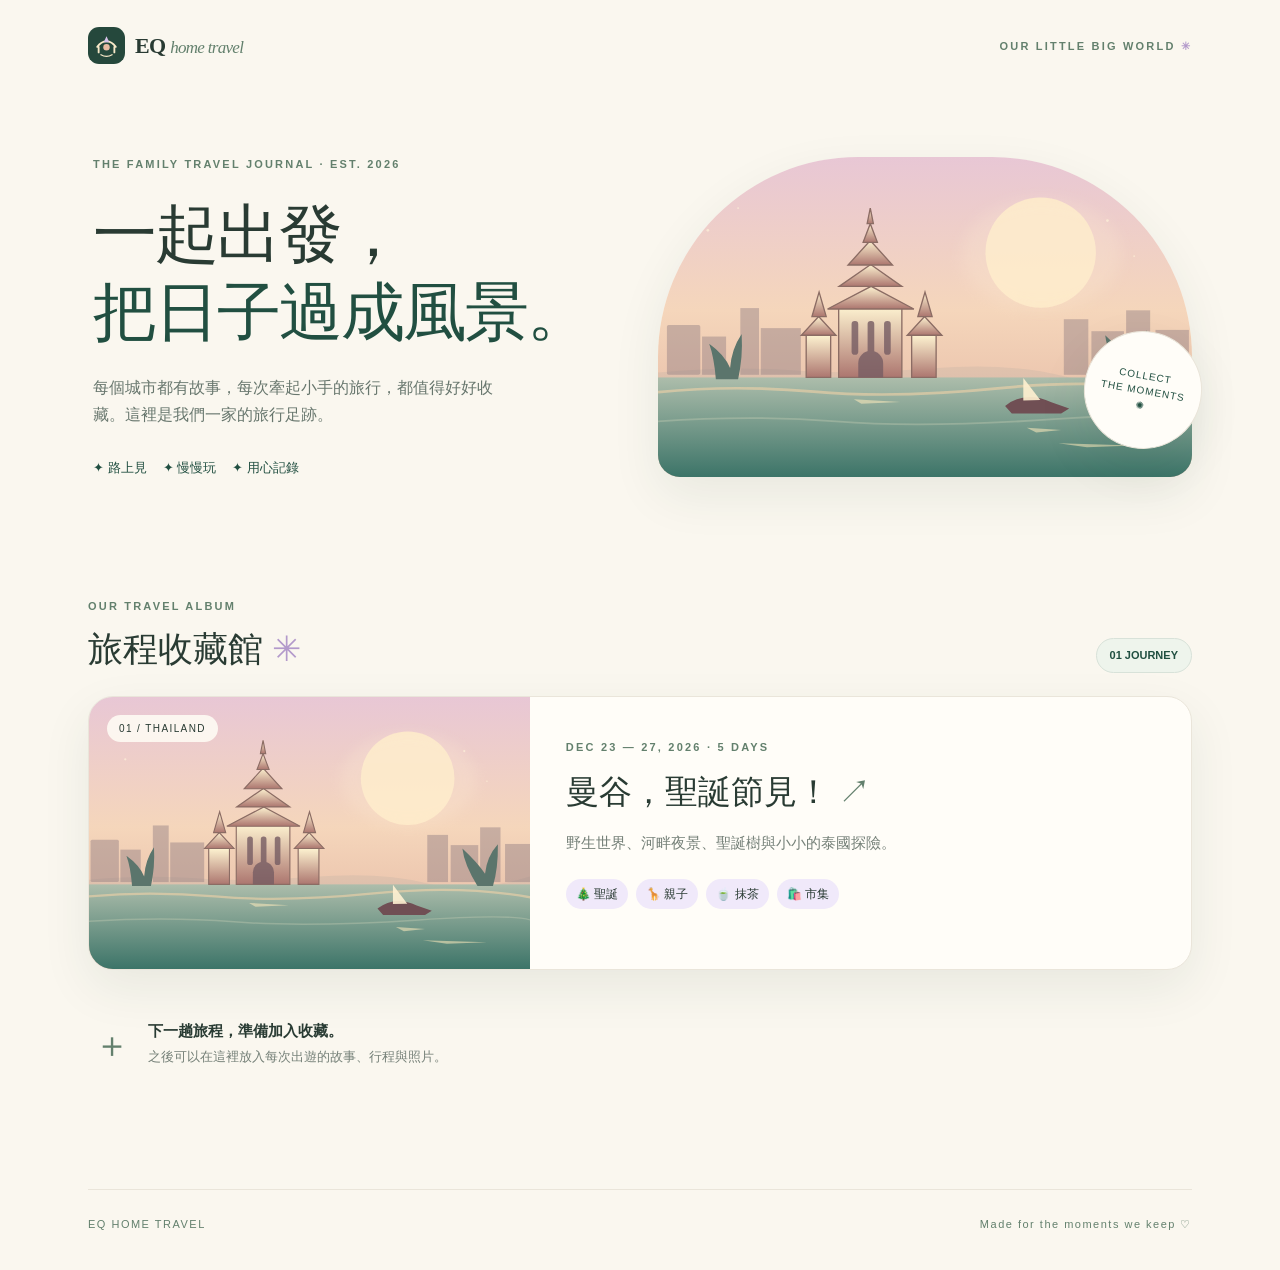
==== index.html @ d535d498 "feat: create EQ Home Travel website and Bangkok trip" ====
<!doctype html>
<html lang="zh-Hant"><head><meta charset="utf-8"><meta name="viewport" content="width=device-width,initial-scale=1,viewport-fit=cover"><meta name="theme-color" content="#f8f5ed"><meta name="description" content="EQ Home Travel — 我們一家的旅行日誌。收藏每一趟旅程的景點、美食、照片與心動時刻。"><title>EQ Home Travel · 家庭旅行收藏館</title><link rel="icon" href="assets/logo.svg" type="image/svg+xml"><link rel="stylesheet" href="assets/style.css"></head>
<body class="home-page"><div class="site-shell">
<header class="topbar"><a class="brand" href="./" aria-label="EQ Home Travel 首頁"><img src="assets/logo.svg" alt="" width="37" height="37"><span>EQ <b>home travel</b></span></a><span class="top-meta">OUR LITTLE BIG WORLD <span class="flower">✳</span></span></header>
<main><section class="home-hero"><div class="home-hero-copy"><div class="eyebrow">THE FAMILY TRAVEL JOURNAL · EST. 2026</div><h1>一起出發，<br><em>把日子過成風景。</em></h1><p>每個城市都有故事，每次牽起小手的旅行，都值得好好收藏。這裡是我們一家的旅行足跡。</p><div class="hero-small"><span>✦ 路上見</span><span>✦ 慢慢玩</span><span>✦ 用心記錄</span></div></div><div class="home-hero-art"><img src="assets/bangkok-scene.svg" alt="曼谷河畔夕陽與寺廟的插畫"><div class="art-stamp">COLLECT<br>THE MOMENTS<br>✺</div></div></section>
<section class="archive"><div class="section-head"><div><div class="eyebrow">OUR TRAVEL ALBUM</div><h2>旅程收藏館 <span class="accent-star">✳</span></h2></div><span class="count-pill">01 JOURNEY</span></div><a class="trip-tile" href="trips/bangkok-2026.html"><div class="trip-tile-art"><img src="assets/bangkok-scene.svg" alt="曼谷河畔插畫"><span class="trip-number">01 / THAILAND</span></div><div class="trip-tile-copy"><span class="subtle-caps">DEC 23 — 27, 2026 · 5 DAYS</span><h3>曼谷，聖誕節見！ <span>↗</span></h3><p>野生世界、河畔夜景、聖誕樹與小小的泰國探險。</p><div class="mini-tags"><span>🎄 聖誕</span><span>🦒 親子</span><span>🍵 抹茶</span><span>🛍️ 市集</span></div></div></a><div class="future-note"><span class="future-icon">＋</span><div><strong>下一趟旅程，準備加入收藏。</strong><p>之後可以在這裡放入每次出遊的故事、行程與照片。</p></div></div></section></main>
<footer class="footer"><span>EQ HOME TRAVEL</span><span>Made for the moments we keep ♡</span></footer></div></body></html>
---- assets/style.css ----
:root{--cream:#faf7ef;--paper:#fffdf8;--forest:#214f41;--sage:#63806d;--lilac:#d6c9e9;--lav:#f0e9fa;--ink:#293b33;--muted:#758078;--gold:#d4aa68;--border:#eae5da;--shadow:0 18px 50px rgba(30,63,49,.08)}*{box-sizing:border-box}html{scroll-behavior:smooth}body{margin:0;background:var(--cream);color:var(--ink);font:15px/1.7 -apple-system,BlinkMacSystemFont,'Noto Sans TC','PingFang TC','Microsoft JhengHei',sans-serif}a{color:inherit;text-decoration:none}button,input,textarea{font:inherit}button{cursor:pointer}button:focus-visible,a:focus-visible,input:focus-visible,textarea:focus-visible{outline:3px solid #b4a2d1;outline-offset:3px}.site-shell{max-width:1160px;margin:auto;padding:0 28px}.topbar{height:92px;display:flex;justify-content:space-between;align-items:center}.brand{display:inline-flex;align-items:center;gap:10px;font-size:22px;font-family:Georgia,serif;font-weight:700;letter-spacing:-.7px}.brand b{font-size:17px;font-weight:500;font-style:italic;color:var(--sage)}.top-meta,.subtle-caps,.eyebrow{font-size:11px;font-weight:750;letter-spacing:2.2px;color:var(--sage)}.flower,.accent-star{color:#b39acb}.home-hero{display:grid;grid-template-columns:1fr 1fr;min-height:450px;gap:35px;align-items:center}.home-hero-copy{padding:40px 5px}.home-hero h1{font:normal clamp(39px,5vw,67px)/1.22 Georgia,'Noto Serif TC',serif;letter-spacing:-2px;margin:22px 0}.home-hero h1 em{font-style:normal;color:var(--forest)}.home-hero p{max-width:430px;color:#68776e;font-size:16px}.hero-small{display:flex;flex-wrap:wrap;gap:16px;margin-top:28px;font-size:13px;color:var(--forest)}.home-hero-art{position:relative}.home-hero-art img{width:100%;border-radius:200px 200px 22px 22px;display:block;box-shadow:var(--shadow)}.art-stamp{position:absolute;right:-10px;bottom:28px;background:var(--paper);border:1px solid var(--border);width:118px;height:118px;border-radius:50%;display:grid;place-content:center;text-align:center;color:var(--forest);font-size:10px;line-height:1.5;letter-spacing:1px;transform:rotate(10deg);box-shadow:var(--shadow)}.archive{padding:55px 0 90px}.section-head{display:flex;justify-content:space-between;align-items:end;margin-bottom:23px}.section-head h2{font:normal 35px Georgia,'Noto Serif TC',serif;margin:10px 0 0}.count-pill,.soft-pill{border:1px solid #d8e2d9;background:#eef4ec;color:var(--forest);font-size:11px;padding:7px 13px;border-radius:30px;font-weight:700}.trip-tile{display:grid;grid-template-columns:40% 1fr;border:1px solid var(--border);border-radius:25px;overflow:hidden;background:var(--paper);box-shadow:var(--shadow);transition:transform .2s}.trip-tile:hover{transform:translateY(-3px)}.trip-tile-art{position:relative;background:#e1e5d8;min-height:250px}.trip-tile-art img{width:100%;height:100%;object-fit:cover}.trip-number{position:absolute;top:18px;left:18px;padding:5px 12px;border-radius:18px;background:#fffdf5de;font-size:10px;letter-spacing:1.4px}.trip-tile-copy{padding:36px}.trip-tile-copy h3{font:normal 33px Georgia,'Noto Serif TC',serif;margin:12px 0}.trip-tile-copy h3 span{color:var(--sage)}.trip-tile-copy p{color:var(--muted)}.mini-tags{display:flex;gap:8px;flex-wrap:wrap;margin-top:23px}.mini-tags span{font-size:12px;padding:5px 10px;background:var(--lav);border-radius:20px}.future-note{display:flex;gap:18px;align-items:center;padding:24px 6px;margin-top:20px}.future-icon{font-size:36px;color:var(--sage)}.future-note p{margin:2px 0;color:var(--muted);font-size:13px}.footer{border-top:1px solid var(--border);display:flex;justify-content:space-between;gap:20px;padding:25px 0 36px;color:var(--sage);font-size:11px;letter-spacing:1.5px}.trip-hero{position:relative;overflow:hidden;border-radius:28px;background:linear-gradient(110deg,#e7eee1 0%,#f0e9f5 65%,#eee3d4);display:grid;grid-template-columns:52% 48%;min-height:392px}.trip-copy{padding:43px 42px;position:relative;z-index:1}.trip-copy h1{font:normal clamp(36px,4.6vw,63px)/1.2 Georgia,'Noto Serif TC',serif;margin:16px 0;color:#214b3e;letter-spacing:-1.6px}.trip-copy p{font-size:14px;max-width:400px}.trip-hero-art{position:relative;min-height:330px}.trip-hero-art img{position:absolute;height:100%;width:100%;object-fit:cover;object-position:center}.trip-hero-art:before{content:'';position:absolute;z-index:1;left:0;top:0;bottom:0;width:85px;background:linear-gradient(90deg,#e8eee3,transparent)}.trip-hero-stamp{display:inline-block;margin-top:20px;background:var(--paper);border:1px solid #fff;padding:8px 17px;border-radius:30px;font-size:12px;color:var(--forest)}.trip-navbar{display:flex;position:sticky;top:0;z-index:20;gap:8px;overflow-x:auto;background:#faf7efef;backdrop-filter:blur(14px);padding:14px 0;scrollbar-width:none}.trip-navbar a{white-space:nowrap;border-radius:22px;padding:9px 15px;font-weight:650;font-size:12px;background:#fff;border:1px solid var(--border)}.trip-navbar a:hover{background:var(--lav)}.section-block{padding:38px 0 5px;scroll-margin-top:70px}.section-kicker{font-size:11px;letter-spacing:2.5px;color:var(--sage);font-weight:800}.section-block h2{font:normal clamp(29px,3vw,38px)/1.3 Georgia,'Noto Serif TC',serif;margin:6px 0 16px}.section-desc{color:var(--muted);font-size:14px;margin:-3px 0 22px}.travel-facts{display:grid;grid-template-columns:repeat(3,1fr);gap:13px}.fact-card,.panel,.day-detail,.place-card,.todo-card{background:var(--paper);border:1px solid var(--border);border-radius:19px;box-shadow:0 8px 28px #35574309}.fact-card{padding:22px}.fact-icon{font-size:24px}.fact-label{display:block;font-size:11px;color:var(--muted);margin:7px 0 2px}.fact-card strong{font-size:16px;line-height:1.4;display:block}.fact-card small{display:block;color:var(--muted);font-size:12px;margin-top:6px}.day-tabs{display:grid;grid-template-columns:repeat(5,1fr);gap:9px;margin:23px 0 16px}.day-tab{text-align:left;background:white;border:1px solid var(--border);border-radius:15px;padding:13px 11px;color:var(--forest);transition:.2s}.day-tab.active{background:var(--forest);color:white;border-color:var(--forest);transform:translateY(-2px)}.day-tab strong{display:block;font-size:18px}.day-tab span{display:block;font-size:11px;opacity:.75}.day-detail{padding:25px;display:grid;grid-template-columns:245px 1fr;gap:26px}.day-poster{background:linear-gradient(145deg,#e5f0dd,#eee6f7);border-radius:17px;padding:22px;min-height:300px;display:flex;flex-direction:column;justify-content:space-between}.day-poster .giant{font-size:86px;line-height:1.2}.day-poster h3{font:normal 25px/1.35 Georgia,'Noto Serif TC',serif;margin:10px 0}.day-poster p{font-size:12px;color:#567265;margin:0}.day-header{display:flex;gap:10px;align-items:center;flex-wrap:wrap;margin-bottom:15px}.day-header span{font-size:12px}.timeline{position:relative;padding-left:18px;border-left:1px solid #d7e0d6}.event{position:relative;padding:0 0 17px 15px}.event:last-child{padding-bottom:0}.event:before{content:'';position:absolute;left:-23px;top:7px;width:9px;height:9px;border-radius:50%;background:var(--sage);border:3px solid var(--paper)}.event-time{font-size:11px;color:var(--sage);font-weight:800;letter-spacing:.4px}.event-title{font-weight:800;font-size:14px}.event-desc{font-size:12px;color:var(--muted);line-height:1.55;margin:2px 0 7px}.event-actions{display:flex;gap:6px;flex-wrap:wrap}.mini-link{color:var(--forest);font-size:11px;font-weight:700;border:1px solid #dbe5dc;border-radius:20px;padding:3px 9px;background:#f5faf4}.optional{font-size:10px;color:#8a6da6;background:var(--lav);padding:2px 7px;border-radius:12px;margin-left:5px}.filter-list{display:flex;gap:8px;overflow-x:auto;scrollbar-width:none;margin-bottom:17px}.filter-btn{white-space:nowrap;border:1px solid var(--border);background:#fff;color:var(--ink);padding:8px 15px;border-radius:30px;font-size:12px}.filter-btn.active{background:var(--forest);border-color:var(--forest);color:white}.places-grid{display:grid;grid-template-columns:repeat(3,1fr);gap:13px}.place-card{padding:17px;display:flex;flex-direction:column;gap:7px}.place-card .place-emoji{font-size:26px}.place-card .place-tag{font-size:10px;color:#688272;text-transform:uppercase;letter-spacing:1px}.place-card h3{margin:0;font-size:15px;line-height:1.5}.place-card p{margin:0;color:var(--muted);font-size:12px;flex:1}.place-card .place-links{display:flex;gap:9px;margin-top:9px;flex-wrap:wrap}.place-links a{font-size:12px;font-weight:750;color:var(--forest)}.todo-grid{display:grid;grid-template-columns:1fr 1fr;gap:12px}.todo-card{padding:14px 17px;display:flex;gap:12px;align-items:start;cursor:pointer}.todo-card input{accent-color:var(--forest);height:19px;width:19px;flex-shrink:0;margin-top:3px}.todo-card strong{font-size:13px;display:block}.todo-card small{font-size:11px;color:var(--muted);display:block}.todo-card.done{opacity:.6}.todo-card.done strong{text-decoration:line-through}.progress-track{background:#e5e8de;height:7px;border-radius:8px;overflow:hidden;margin-bottom:16px}.progress-fill{background:var(--forest);height:100%;width:0;transition:width .3s}.notes-panel{display:grid;grid-template-columns:1fr 1fr;gap:16px}.panel{padding:24px}.panel h3{margin:0 0 7px;font-size:17px}.panel p{color:var(--muted);font-size:13px}.notes-area{width:100%;min-height:145px;border:1px solid var(--border);border-radius:12px;padding:12px;resize:vertical;background:#fff;font-size:13px;color:var(--ink)}.action-button{background:var(--forest);border:0;border-radius:30px;color:white;padding:10px 18px;font-weight:750;font-size:12px}.action-button.secondary{background:var(--lav);color:var(--forest)}.action-row{display:flex;gap:9px;flex-wrap:wrap;margin-top:12px}.notice{background:#f4efe6;border:1px solid #e7dcd0;border-radius:13px;padding:14px;color:#746756;font-size:12px;margin:15px 0 0}.back-top{display:inline-block;margin-top:35px;color:var(--sage);font-size:13px}.visually-hidden{position:absolute!important;width:1px;height:1px;overflow:hidden;clip:rect(0,0,0,0)}@media(max-width:780px){.site-shell{padding:0 17px}.topbar{height:72px}.top-meta{font-size:9px}.home-hero{grid-template-columns:1fr;gap:5px}.home-hero-copy{padding:24px 0 5px}.home-hero-art img{max-height:380px;object-fit:cover}.home-hero h1{font-size:44px}.archive{padding:37px 0 60px}.trip-tile{grid-template-columns:1fr}.trip-tile-art{height:250px}.trip-tile-copy{padding:25px}.trip-hero{grid-template-columns:1fr}.trip-copy{padding:32px 25px}.trip-copy h1{font-size:44px}.trip-hero-art{min-height:215px}.trip-hero-art:before{background:none}.trip-hero-art img{object-position:center 48%}.travel-facts{grid-template-columns:1fr 1fr}.travel-facts>.fact-card:last-child{grid-column:1/-1}.day-detail{grid-template-columns:1fr}.day-poster{min-height:145px;display:grid;grid-template-columns:1fr 1fr;gap:9px}.day-poster .giant{font-size:65px;grid-row:span 2;align-self:center;justify-self:center}.day-tabs{gap:5px}.day-tab{padding:9px 5px;text-align:center}.day-tab strong{font-size:14px}.day-tab span{font-size:10px}.places-grid{grid-template-columns:1fr 1fr}.notes-panel{grid-template-columns:1fr}.section-block{padding:28px 0 0}}@media(max-width:520px){.brand{font-size:18px}.brand b{font-size:15px}.top-meta{display:none}.home-hero h1{font-size:38px}.trip-hero{border-radius:18px}.trip-copy h1{font-size:38px}.trip-copy p{font-size:13px}.trip-hero-art{min-height:180px}.travel-facts{grid-template-columns:1fr}.travel-facts>.fact-card:last-child{grid-column:auto}.fact-card{padding:16px}.day-detail{padding:14px;gap:16px}.day-poster{padding:14px}.day-poster h3{font-size:20px}.places-grid{grid-template-columns:1fr}.todo-grid{grid-template-columns:1fr}.section-head h2{font-size:29px}.footer{font-size:10px;letter-spacing:0}.day-tab span{font-size:9px}}
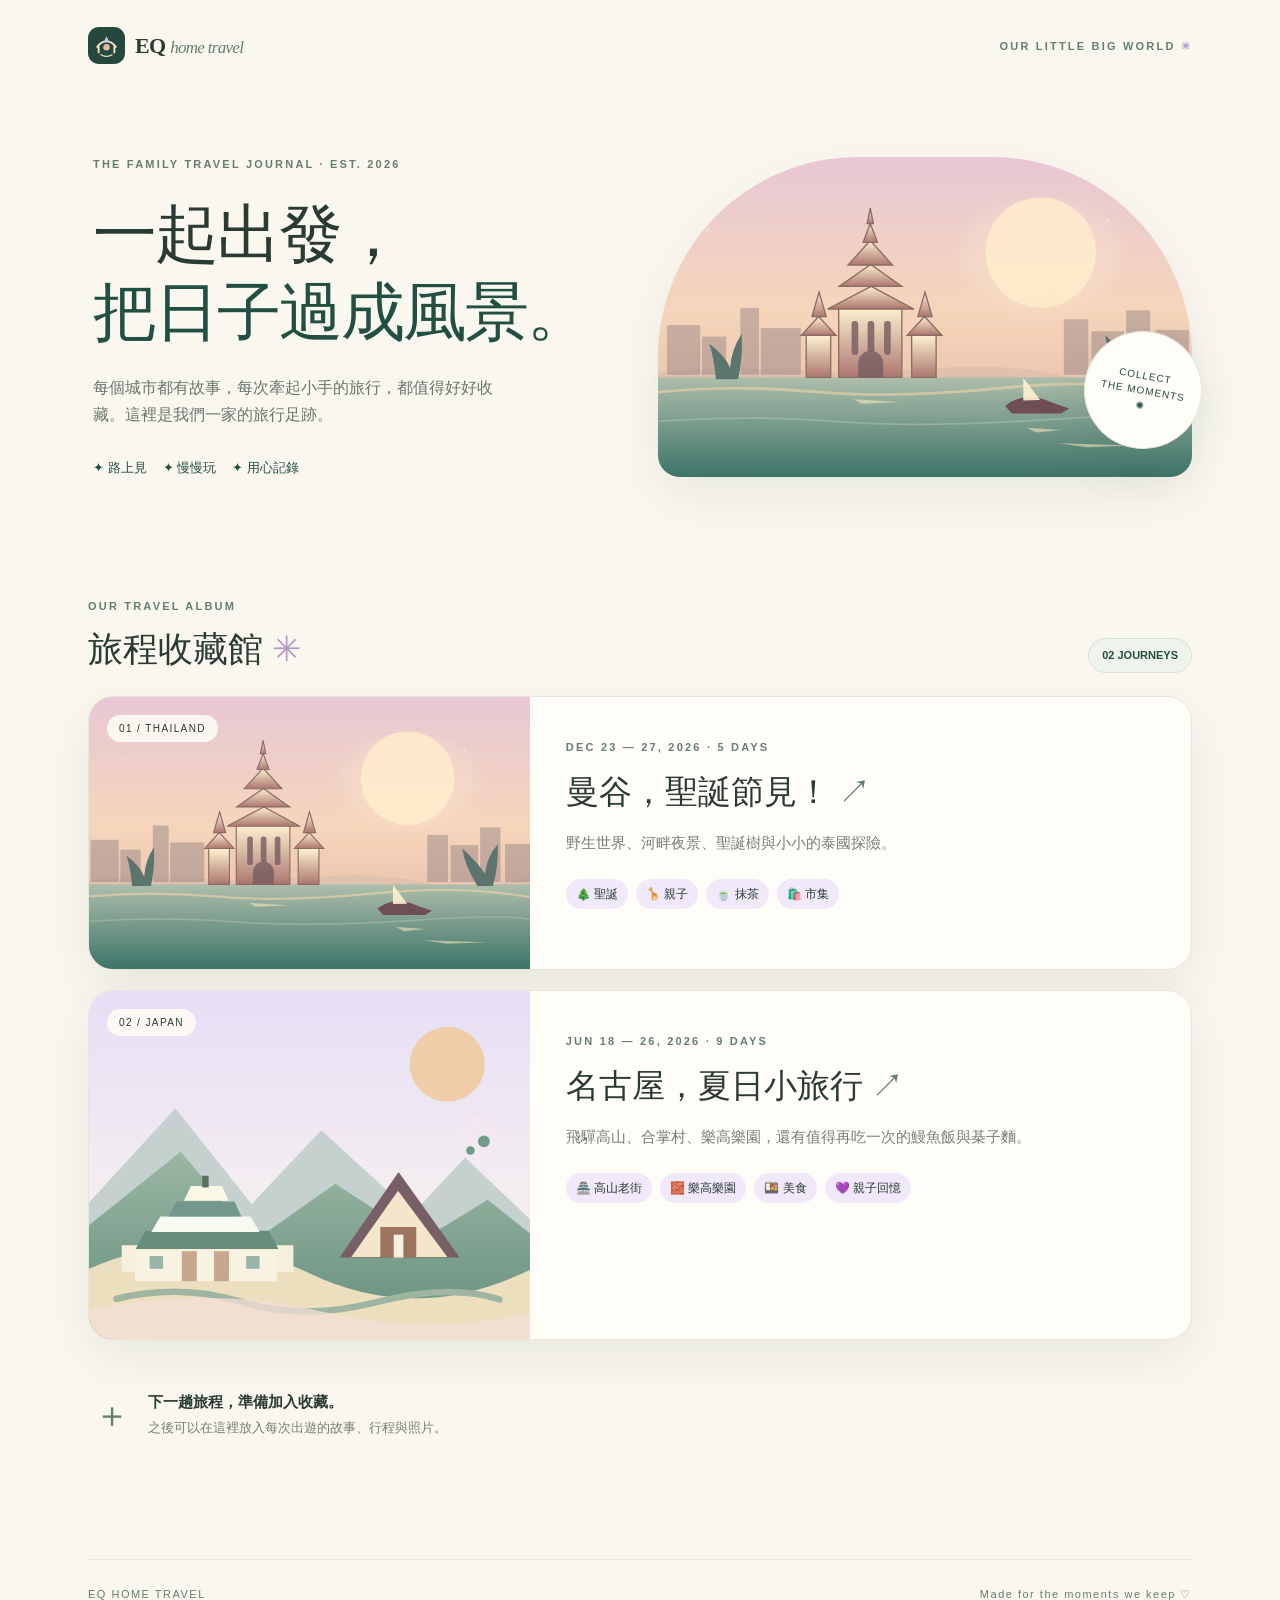
==== commit 597238b7: "feat: add Nagoya 2026 family travel memories" ====
--- a/index.html
+++ b/index.html
@@ -3,5 +3,5 @@
 <body class="home-page"><div class="site-shell">
 <header class="topbar"><a class="brand" href="./" aria-label="EQ Home Travel 首頁"><img src="assets/logo.svg" alt="" width="37" height="37"><span>EQ <b>home travel</b></span></a><span class="top-meta">OUR LITTLE BIG WORLD <span class="flower">✳</span></span></header>
 <main><section class="home-hero"><div class="home-hero-copy"><div class="eyebrow">THE FAMILY TRAVEL JOURNAL · EST. 2026</div><h1>一起出發，<br><em>把日子過成風景。</em></h1><p>每個城市都有故事，每次牽起小手的旅行，都值得好好收藏。這裡是我們一家的旅行足跡。</p><div class="hero-small"><span>✦ 路上見</span><span>✦ 慢慢玩</span><span>✦ 用心記錄</span></div></div><div class="home-hero-art"><img src="assets/bangkok-scene.svg" alt="曼谷河畔夕陽與寺廟的插畫"><div class="art-stamp">COLLECT<br>THE MOMENTS<br>✺</div></div></section>
-<section class="archive"><div class="section-head"><div><div class="eyebrow">OUR TRAVEL ALBUM</div><h2>旅程收藏館 <span class="accent-star">✳</span></h2></div><span class="count-pill">01 JOURNEY</span></div><a class="trip-tile" href="trips/bangkok-2026.html"><div class="trip-tile-art"><img src="assets/bangkok-scene.svg" alt="曼谷河畔插畫"><span class="trip-number">01 / THAILAND</span></div><div class="trip-tile-copy"><span class="subtle-caps">DEC 23 — 27, 2026 · 5 DAYS</span><h3>曼谷，聖誕節見！ <span>↗</span></h3><p>野生世界、河畔夜景、聖誕樹與小小的泰國探險。</p><div class="mini-tags"><span>🎄 聖誕</span><span>🦒 親子</span><span>🍵 抹茶</span><span>🛍️ 市集</span></div></div></a><div class="future-note"><span class="future-icon">＋</span><div><strong>下一趟旅程，準備加入收藏。</strong><p>之後可以在這裡放入每次出遊的故事、行程與照片。</p></div></div></section></main>
+<section class="archive"><div class="section-head"><div><div class="eyebrow">OUR TRAVEL ALBUM</div><h2>旅程收藏館 <span class="accent-star">✳</span></h2></div><span class="count-pill">02 JOURNEYS</span></div><a class="trip-tile" href="trips/bangkok-2026.html"><div class="trip-tile-art"><img src="assets/bangkok-scene.svg" alt="曼谷河畔插畫"><span class="trip-number">01 / THAILAND</span></div><div class="trip-tile-copy"><span class="subtle-caps">DEC 23 — 27, 2026 · 5 DAYS</span><h3>曼谷，聖誕節見！ <span>↗</span></h3><p>野生世界、河畔夜景、聖誕樹與小小的泰國探險。</p><div class="mini-tags"><span>🎄 聖誕</span><span>🦒 親子</span><span>🍵 抹茶</span><span>🛍️ 市集</span></div></div></a><a class="trip-tile nagoya-tile" href="trips/nagoya-2026.html"><div class="trip-tile-art"><img src="assets/nagoya-scene.svg" alt="名古屋城與飛驒山城插畫"><span class="trip-number">02 / JAPAN</span></div><div class="trip-tile-copy"><span class="subtle-caps">JUN 18 — 26, 2026 · 9 DAYS</span><h3>名古屋，夏日小旅行 <span>↗</span></h3><p>飛驒高山、合掌村、樂高樂園，還有值得再吃一次的鰻魚飯與棊子麵。</p><div class="mini-tags"><span>🏯 高山老街</span><span>🧱 樂高樂園</span><span>🍱 美食</span><span>💜 親子回憶</span></div></div></a><div class="future-note"><span class="future-icon">＋</span><div><strong>下一趟旅程，準備加入收藏。</strong><p>之後可以在這裡放入每次出遊的故事、行程與照片。</p></div></div></section></main>
 <footer class="footer"><span>EQ HOME TRAVEL</span><span>Made for the moments we keep ♡</span></footer></div></body></html>
--- a/assets/style.css
+++ b/assets/style.css
@@ -1 +1,4 @@
 :root{--cream:#faf7ef;--paper:#fffdf8;--forest:#214f41;--sage:#63806d;--lilac:#d6c9e9;--lav:#f0e9fa;--ink:#293b33;--muted:#758078;--gold:#d4aa68;--border:#eae5da;--shadow:0 18px 50px rgba(30,63,49,.08)}*{box-sizing:border-box}html{scroll-behavior:smooth}body{margin:0;background:var(--cream);color:var(--ink);font:15px/1.7 -apple-system,BlinkMacSystemFont,'Noto Sans TC','PingFang TC','Microsoft JhengHei',sans-serif}a{color:inherit;text-decoration:none}button,input,textarea{font:inherit}button{cursor:pointer}button:focus-visible,a:focus-visible,input:focus-visible,textarea:focus-visible{outline:3px solid #b4a2d1;outline-offset:3px}.site-shell{max-width:1160px;margin:auto;padding:0 28px}.topbar{height:92px;display:flex;justify-content:space-between;align-items:center}.brand{display:inline-flex;align-items:center;gap:10px;font-size:22px;font-family:Georgia,serif;font-weight:700;letter-spacing:-.7px}.brand b{font-size:17px;font-weight:500;font-style:italic;color:var(--sage)}.top-meta,.subtle-caps,.eyebrow{font-size:11px;font-weight:750;letter-spacing:2.2px;color:var(--sage)}.flower,.accent-star{color:#b39acb}.home-hero{display:grid;grid-template-columns:1fr 1fr;min-height:450px;gap:35px;align-items:center}.home-hero-copy{padding:40px 5px}.home-hero h1{font:normal clamp(39px,5vw,67px)/1.22 Georgia,'Noto Serif TC',serif;letter-spacing:-2px;margin:22px 0}.home-hero h1 em{font-style:normal;color:var(--forest)}.home-hero p{max-width:430px;color:#68776e;font-size:16px}.hero-small{display:flex;flex-wrap:wrap;gap:16px;margin-top:28px;font-size:13px;color:var(--forest)}.home-hero-art{position:relative}.home-hero-art img{width:100%;border-radius:200px 200px 22px 22px;display:block;box-shadow:var(--shadow)}.art-stamp{position:absolute;right:-10px;bottom:28px;background:var(--paper);border:1px solid var(--border);width:118px;height:118px;border-radius:50%;display:grid;place-content:center;text-align:center;color:var(--forest);font-size:10px;line-height:1.5;letter-spacing:1px;transform:rotate(10deg);box-shadow:var(--shadow)}.archive{padding:55px 0 90px}.section-head{display:flex;justify-content:space-between;align-items:end;margin-bottom:23px}.section-head h2{font:normal 35px Georgia,'Noto Serif TC',serif;margin:10px 0 0}.count-pill,.soft-pill{border:1px solid #d8e2d9;background:#eef4ec;color:var(--forest);font-size:11px;padding:7px 13px;border-radius:30px;font-weight:700}.trip-tile{display:grid;grid-template-columns:40% 1fr;border:1px solid var(--border);border-radius:25px;overflow:hidden;background:var(--paper);box-shadow:var(--shadow);transition:transform .2s}.trip-tile:hover{transform:translateY(-3px)}.trip-tile-art{position:relative;background:#e1e5d8;min-height:250px}.trip-tile-art img{width:100%;height:100%;object-fit:cover}.trip-number{position:absolute;top:18px;left:18px;padding:5px 12px;border-radius:18px;background:#fffdf5de;font-size:10px;letter-spacing:1.4px}.trip-tile-copy{padding:36px}.trip-tile-copy h3{font:normal 33px Georgia,'Noto Serif TC',serif;margin:12px 0}.trip-tile-copy h3 span{color:var(--sage)}.trip-tile-copy p{color:var(--muted)}.mini-tags{display:flex;gap:8px;flex-wrap:wrap;margin-top:23px}.mini-tags span{font-size:12px;padding:5px 10px;background:var(--lav);border-radius:20px}.future-note{display:flex;gap:18px;align-items:center;padding:24px 6px;margin-top:20px}.future-icon{font-size:36px;color:var(--sage)}.future-note p{margin:2px 0;color:var(--muted);font-size:13px}.footer{border-top:1px solid var(--border);display:flex;justify-content:space-between;gap:20px;padding:25px 0 36px;color:var(--sage);font-size:11px;letter-spacing:1.5px}.trip-hero{position:relative;overflow:hidden;border-radius:28px;background:linear-gradient(110deg,#e7eee1 0%,#f0e9f5 65%,#eee3d4);display:grid;grid-template-columns:52% 48%;min-height:392px}.trip-copy{padding:43px 42px;position:relative;z-index:1}.trip-copy h1{font:normal clamp(36px,4.6vw,63px)/1.2 Georgia,'Noto Serif TC',serif;margin:16px 0;color:#214b3e;letter-spacing:-1.6px}.trip-copy p{font-size:14px;max-width:400px}.trip-hero-art{position:relative;min-height:330px}.trip-hero-art img{position:absolute;height:100%;width:100%;object-fit:cover;object-position:center}.trip-hero-art:before{content:'';position:absolute;z-index:1;left:0;top:0;bottom:0;width:85px;background:linear-gradient(90deg,#e8eee3,transparent)}.trip-hero-stamp{display:inline-block;margin-top:20px;background:var(--paper);border:1px solid #fff;padding:8px 17px;border-radius:30px;font-size:12px;color:var(--forest)}.trip-navbar{display:flex;position:sticky;top:0;z-index:20;gap:8px;overflow-x:auto;background:#faf7efef;backdrop-filter:blur(14px);padding:14px 0;scrollbar-width:none}.trip-navbar a{white-space:nowrap;border-radius:22px;padding:9px 15px;font-weight:650;font-size:12px;background:#fff;border:1px solid var(--border)}.trip-navbar a:hover{background:var(--lav)}.section-block{padding:38px 0 5px;scroll-margin-top:70px}.section-kicker{font-size:11px;letter-spacing:2.5px;color:var(--sage);font-weight:800}.section-block h2{font:normal clamp(29px,3vw,38px)/1.3 Georgia,'Noto Serif TC',serif;margin:6px 0 16px}.section-desc{color:var(--muted);font-size:14px;margin:-3px 0 22px}.travel-facts{display:grid;grid-template-columns:repeat(3,1fr);gap:13px}.fact-card,.panel,.day-detail,.place-card,.todo-card{background:var(--paper);border:1px solid var(--border);border-radius:19px;box-shadow:0 8px 28px #35574309}.fact-card{padding:22px}.fact-icon{font-size:24px}.fact-label{display:block;font-size:11px;color:var(--muted);margin:7px 0 2px}.fact-card strong{font-size:16px;line-height:1.4;display:block}.fact-card small{display:block;color:var(--muted);font-size:12px;margin-top:6px}.day-tabs{display:grid;grid-template-columns:repeat(5,1fr);gap:9px;margin:23px 0 16px}.day-tab{text-align:left;background:white;border:1px solid var(--border);border-radius:15px;padding:13px 11px;color:var(--forest);transition:.2s}.day-tab.active{background:var(--forest);color:white;border-color:var(--forest);transform:translateY(-2px)}.day-tab strong{display:block;font-size:18px}.day-tab span{display:block;font-size:11px;opacity:.75}.day-detail{padding:25px;display:grid;grid-template-columns:245px 1fr;gap:26px}.day-poster{background:linear-gradient(145deg,#e5f0dd,#eee6f7);border-radius:17px;padding:22px;min-height:300px;display:flex;flex-direction:column;justify-content:space-between}.day-poster .giant{font-size:86px;line-height:1.2}.day-poster h3{font:normal 25px/1.35 Georgia,'Noto Serif TC',serif;margin:10px 0}.day-poster p{font-size:12px;color:#567265;margin:0}.day-header{display:flex;gap:10px;align-items:center;flex-wrap:wrap;margin-bottom:15px}.day-header span{font-size:12px}.timeline{position:relative;padding-left:18px;border-left:1px solid #d7e0d6}.event{position:relative;padding:0 0 17px 15px}.event:last-child{padding-bottom:0}.event:before{content:'';position:absolute;left:-23px;top:7px;width:9px;height:9px;border-radius:50%;background:var(--sage);border:3px solid var(--paper)}.event-time{font-size:11px;color:var(--sage);font-weight:800;letter-spacing:.4px}.event-title{font-weight:800;font-size:14px}.event-desc{font-size:12px;color:var(--muted);line-height:1.55;margin:2px 0 7px}.event-actions{display:flex;gap:6px;flex-wrap:wrap}.mini-link{color:var(--forest);font-size:11px;font-weight:700;border:1px solid #dbe5dc;border-radius:20px;padding:3px 9px;background:#f5faf4}.optional{font-size:10px;color:#8a6da6;background:var(--lav);padding:2px 7px;border-radius:12px;margin-left:5px}.filter-list{display:flex;gap:8px;overflow-x:auto;scrollbar-width:none;margin-bottom:17px}.filter-btn{white-space:nowrap;border:1px solid var(--border);background:#fff;color:var(--ink);padding:8px 15px;border-radius:30px;font-size:12px}.filter-btn.active{background:var(--forest);border-color:var(--forest);color:white}.places-grid{display:grid;grid-template-columns:repeat(3,1fr);gap:13px}.place-card{padding:17px;display:flex;flex-direction:column;gap:7px}.place-card .place-emoji{font-size:26px}.place-card .place-tag{font-size:10px;color:#688272;text-transform:uppercase;letter-spacing:1px}.place-card h3{margin:0;font-size:15px;line-height:1.5}.place-card p{margin:0;color:var(--muted);font-size:12px;flex:1}.place-card .place-links{display:flex;gap:9px;margin-top:9px;flex-wrap:wrap}.place-links a{font-size:12px;font-weight:750;color:var(--forest)}.todo-grid{display:grid;grid-template-columns:1fr 1fr;gap:12px}.todo-card{padding:14px 17px;display:flex;gap:12px;align-items:start;cursor:pointer}.todo-card input{accent-color:var(--forest);height:19px;width:19px;flex-shrink:0;margin-top:3px}.todo-card strong{font-size:13px;display:block}.todo-card small{font-size:11px;color:var(--muted);display:block}.todo-card.done{opacity:.6}.todo-card.done strong{text-decoration:line-through}.progress-track{background:#e5e8de;height:7px;border-radius:8px;overflow:hidden;margin-bottom:16px}.progress-fill{background:var(--forest);height:100%;width:0;transition:width .3s}.notes-panel{display:grid;grid-template-columns:1fr 1fr;gap:16px}.panel{padding:24px}.panel h3{margin:0 0 7px;font-size:17px}.panel p{color:var(--muted);font-size:13px}.notes-area{width:100%;min-height:145px;border:1px solid var(--border);border-radius:12px;padding:12px;resize:vertical;background:#fff;font-size:13px;color:var(--ink)}.action-button{background:var(--forest);border:0;border-radius:30px;color:white;padding:10px 18px;font-weight:750;font-size:12px}.action-button.secondary{background:var(--lav);color:var(--forest)}.action-row{display:flex;gap:9px;flex-wrap:wrap;margin-top:12px}.notice{background:#f4efe6;border:1px solid #e7dcd0;border-radius:13px;padding:14px;color:#746756;font-size:12px;margin:15px 0 0}.back-top{display:inline-block;margin-top:35px;color:var(--sage);font-size:13px}.visually-hidden{position:absolute!important;width:1px;height:1px;overflow:hidden;clip:rect(0,0,0,0)}@media(max-width:780px){.site-shell{padding:0 17px}.topbar{height:72px}.top-meta{font-size:9px}.home-hero{grid-template-columns:1fr;gap:5px}.home-hero-copy{padding:24px 0 5px}.home-hero-art img{max-height:380px;object-fit:cover}.home-hero h1{font-size:44px}.archive{padding:37px 0 60px}.trip-tile{grid-template-columns:1fr}.trip-tile-art{height:250px}.trip-tile-copy{padding:25px}.trip-hero{grid-template-columns:1fr}.trip-copy{padding:32px 25px}.trip-copy h1{font-size:44px}.trip-hero-art{min-height:215px}.trip-hero-art:before{background:none}.trip-hero-art img{object-position:center 48%}.travel-facts{grid-template-columns:1fr 1fr}.travel-facts>.fact-card:last-child{grid-column:1/-1}.day-detail{grid-template-columns:1fr}.day-poster{min-height:145px;display:grid;grid-template-columns:1fr 1fr;gap:9px}.day-poster .giant{font-size:65px;grid-row:span 2;align-self:center;justify-self:center}.day-tabs{gap:5px}.day-tab{padding:9px 5px;text-align:center}.day-tab strong{font-size:14px}.day-tab span{font-size:10px}.places-grid{grid-template-columns:1fr 1fr}.notes-panel{grid-template-columns:1fr}.section-block{padding:28px 0 0}}@media(max-width:520px){.brand{font-size:18px}.brand b{font-size:15px}.top-meta{display:none}.home-hero h1{font-size:38px}.trip-hero{border-radius:18px}.trip-copy h1{font-size:38px}.trip-copy p{font-size:13px}.trip-hero-art{min-height:180px}.travel-facts{grid-template-columns:1fr}.travel-facts>.fact-card:last-child{grid-column:auto}.fact-card{padding:16px}.day-detail{padding:14px;gap:16px}.day-poster{padding:14px}.day-poster h3{font-size:20px}.places-grid{grid-template-columns:1fr}.todo-grid{grid-template-columns:1fr}.section-head h2{font-size:29px}.footer{font-size:10px;letter-spacing:0}.day-tab span{font-size:9px}}
+
+/* Nagoya archive accents and 9-day mobile itinerary */
+.archive>.trip-tile+.trip-tile{margin-top:20px}.nagoya-tile .trip-tile-art{background:#eee6f4}.nagoya-hero{background:linear-gradient(115deg,#f5e4ef,#ebe9f8 60%,#e4efe6)}.nagoya-hero .trip-hero-art:before{background:linear-gradient(90deg,#f0e6ee,transparent)}.nagoya-page .day-tabs{grid-template-columns:repeat(9,minmax(0,1fr))}.nagoya-page .day-tab{padding:12px 7px}.nagoya-page .day-tab span{font-size:10px}.nagoya-page .day-poster{background:linear-gradient(145deg,#efe6f4,#e1f0e8)}.stay-grid{display:grid;grid-template-columns:repeat(3,minmax(0,1fr));gap:13px;margin-top:17px}.stay-card{display:flex;flex-direction:column;gap:7px;background:var(--paper);border:1px solid var(--border);border-radius:19px;padding:19px;box-shadow:0 8px 28px #35574309}.stay-card>span{font-size:10px;letter-spacing:1.1px;color:var(--sage);font-weight:800}.stay-card h3{margin:0;font-size:17px}.stay-card strong{color:var(--forest);font-size:20px}.stay-card small{color:var(--muted);font-size:12px}.stay-card a{font-size:12px;color:var(--forest);font-weight:700;margin-top:auto}@media(max-width:780px){.nagoya-page .day-tabs{display:flex;overflow-x:auto;scroll-snap-type:x mandatory;scrollbar-width:thin;padding-bottom:8px}.nagoya-page .day-tab{flex:0 0 76px;scroll-snap-align:start}.stay-grid{grid-template-columns:1fr}.nagoya-hero .trip-hero-art:before{display:none}}
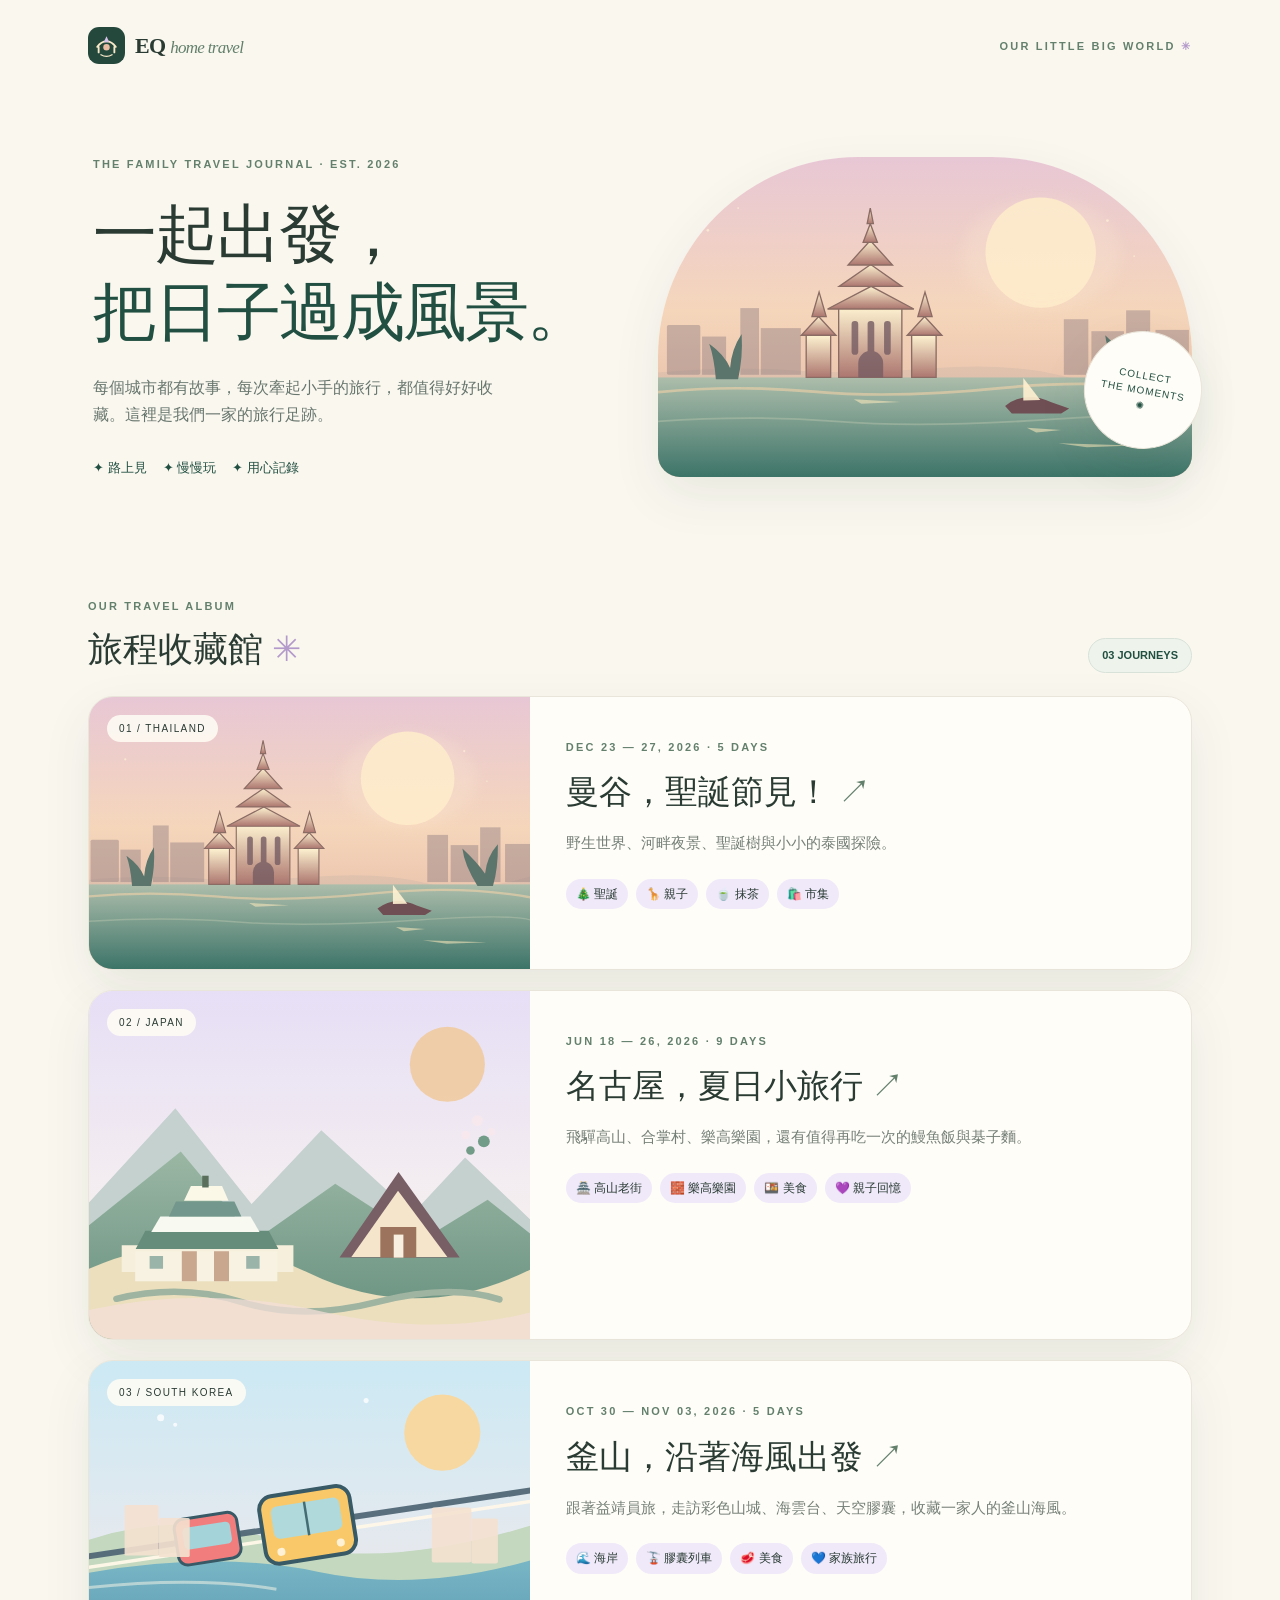
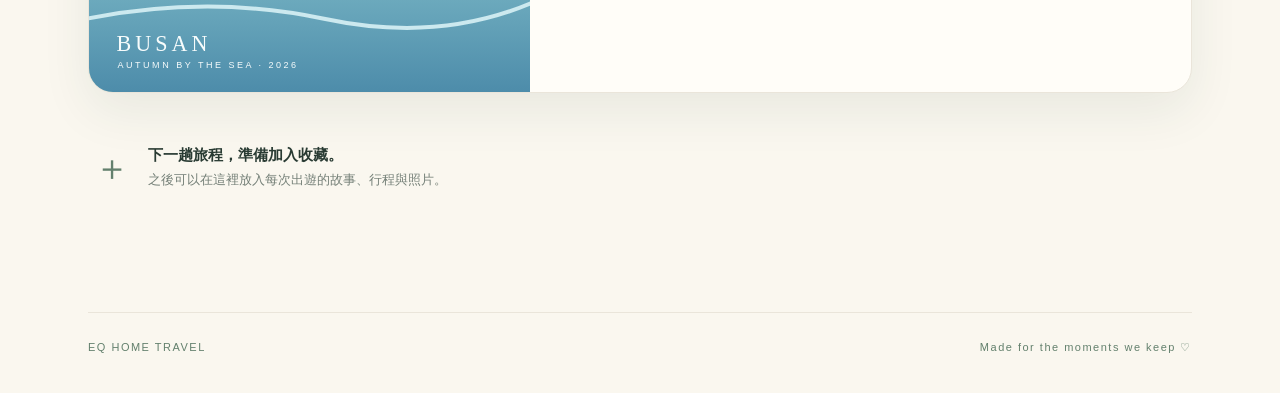
==== commit c51e8132: "feat(home): add Busan 2026 to family travel collection" ====
--- a/index.html
+++ b/index.html
@@ -3,5 +3,5 @@
 <body class="home-page"><div class="site-shell">
 <header class="topbar"><a class="brand" href="./" aria-label="EQ Home Travel 首頁"><img src="assets/logo.svg" alt="" width="37" height="37"><span>EQ <b>home travel</b></span></a><span class="top-meta">OUR LITTLE BIG WORLD <span class="flower">✳</span></span></header>
 <main><section class="home-hero"><div class="home-hero-copy"><div class="eyebrow">THE FAMILY TRAVEL JOURNAL · EST. 2026</div><h1>一起出發，<br><em>把日子過成風景。</em></h1><p>每個城市都有故事，每次牽起小手的旅行，都值得好好收藏。這裡是我們一家的旅行足跡。</p><div class="hero-small"><span>✦ 路上見</span><span>✦ 慢慢玩</span><span>✦ 用心記錄</span></div></div><div class="home-hero-art"><img src="assets/bangkok-scene.svg" alt="曼谷河畔夕陽與寺廟的插畫"><div class="art-stamp">COLLECT<br>THE MOMENTS<br>✺</div></div></section>
-<section class="archive"><div class="section-head"><div><div class="eyebrow">OUR TRAVEL ALBUM</div><h2>旅程收藏館 <span class="accent-star">✳</span></h2></div><span class="count-pill">02 JOURNEYS</span></div><a class="trip-tile" href="trips/bangkok-2026.html"><div class="trip-tile-art"><img src="assets/bangkok-scene.svg" alt="曼谷河畔插畫"><span class="trip-number">01 / THAILAND</span></div><div class="trip-tile-copy"><span class="subtle-caps">DEC 23 — 27, 2026 · 5 DAYS</span><h3>曼谷，聖誕節見！ <span>↗</span></h3><p>野生世界、河畔夜景、聖誕樹與小小的泰國探險。</p><div class="mini-tags"><span>🎄 聖誕</span><span>🦒 親子</span><span>🍵 抹茶</span><span>🛍️ 市集</span></div></div></a><a class="trip-tile nagoya-tile" href="trips/nagoya-2026.html"><div class="trip-tile-art"><img src="assets/nagoya-scene.svg" alt="名古屋城與飛驒山城插畫"><span class="trip-number">02 / JAPAN</span></div><div class="trip-tile-copy"><span class="subtle-caps">JUN 18 — 26, 2026 · 9 DAYS</span><h3>名古屋，夏日小旅行 <span>↗</span></h3><p>飛驒高山、合掌村、樂高樂園，還有值得再吃一次的鰻魚飯與棊子麵。</p><div class="mini-tags"><span>🏯 高山老街</span><span>🧱 樂高樂園</span><span>🍱 美食</span><span>💜 親子回憶</span></div></div></a><div class="future-note"><span class="future-icon">＋</span><div><strong>下一趟旅程，準備加入收藏。</strong><p>之後可以在這裡放入每次出遊的故事、行程與照片。</p></div></div></section></main>
+<section class="archive"><div class="section-head"><div><div class="eyebrow">OUR TRAVEL ALBUM</div><h2>旅程收藏館 <span class="accent-star">✳</span></h2></div><span class="count-pill">03 JOURNEYS</span></div><a class="trip-tile" href="trips/bangkok-2026.html"><div class="trip-tile-art"><img src="assets/bangkok-scene.svg" alt="曼谷河畔插畫"><span class="trip-number">01 / THAILAND</span></div><div class="trip-tile-copy"><span class="subtle-caps">DEC 23 — 27, 2026 · 5 DAYS</span><h3>曼谷，聖誕節見！ <span>↗</span></h3><p>野生世界、河畔夜景、聖誕樹與小小的泰國探險。</p><div class="mini-tags"><span>🎄 聖誕</span><span>🦒 親子</span><span>🍵 抹茶</span><span>🛍️ 市集</span></div></div></a><a class="trip-tile nagoya-tile" href="trips/nagoya-2026.html"><div class="trip-tile-art"><img src="assets/nagoya-scene.svg" alt="名古屋城與飛驒山城插畫"><span class="trip-number">02 / JAPAN</span></div><div class="trip-tile-copy"><span class="subtle-caps">JUN 18 — 26, 2026 · 9 DAYS</span><h3>名古屋，夏日小旅行 <span>↗</span></h3><p>飛驒高山、合掌村、樂高樂園，還有值得再吃一次的鰻魚飯與棊子麵。</p><div class="mini-tags"><span>🏯 高山老街</span><span>🧱 樂高樂園</span><span>🍱 美食</span><span>💜 親子回憶</span></div></div></a><a class="trip-tile busan-tile" href="trips/busan-2026.html"><div class="trip-tile-art"><img src="assets/busan-scene.svg" alt="釜山海岸與天空膠囊列車插畫"><span class="trip-number">03 / SOUTH KOREA</span></div><div class="trip-tile-copy"><span class="subtle-caps">OCT 30 — NOV 03, 2026 · 5 DAYS</span><h3>釜山，沿著海風出發 <span>↗</span></h3><p>跟著益靖員旅，走訪彩色山城、海雲台、天空膠囊，收藏一家人的釜山海風。</p><div class="mini-tags"><span>🌊 海岸</span><span>🚡 膠囊列車</span><span>🥩 美食</span><span>💙 家族旅行</span></div></div></a><div class="future-note"><span class="future-icon">＋</span><div><strong>下一趟旅程，準備加入收藏。</strong><p>之後可以在這裡放入每次出遊的故事、行程與照片。</p></div></div></section></main>
 <footer class="footer"><span>EQ HOME TRAVEL</span><span>Made for the moments we keep ♡</span></footer></div></body></html>
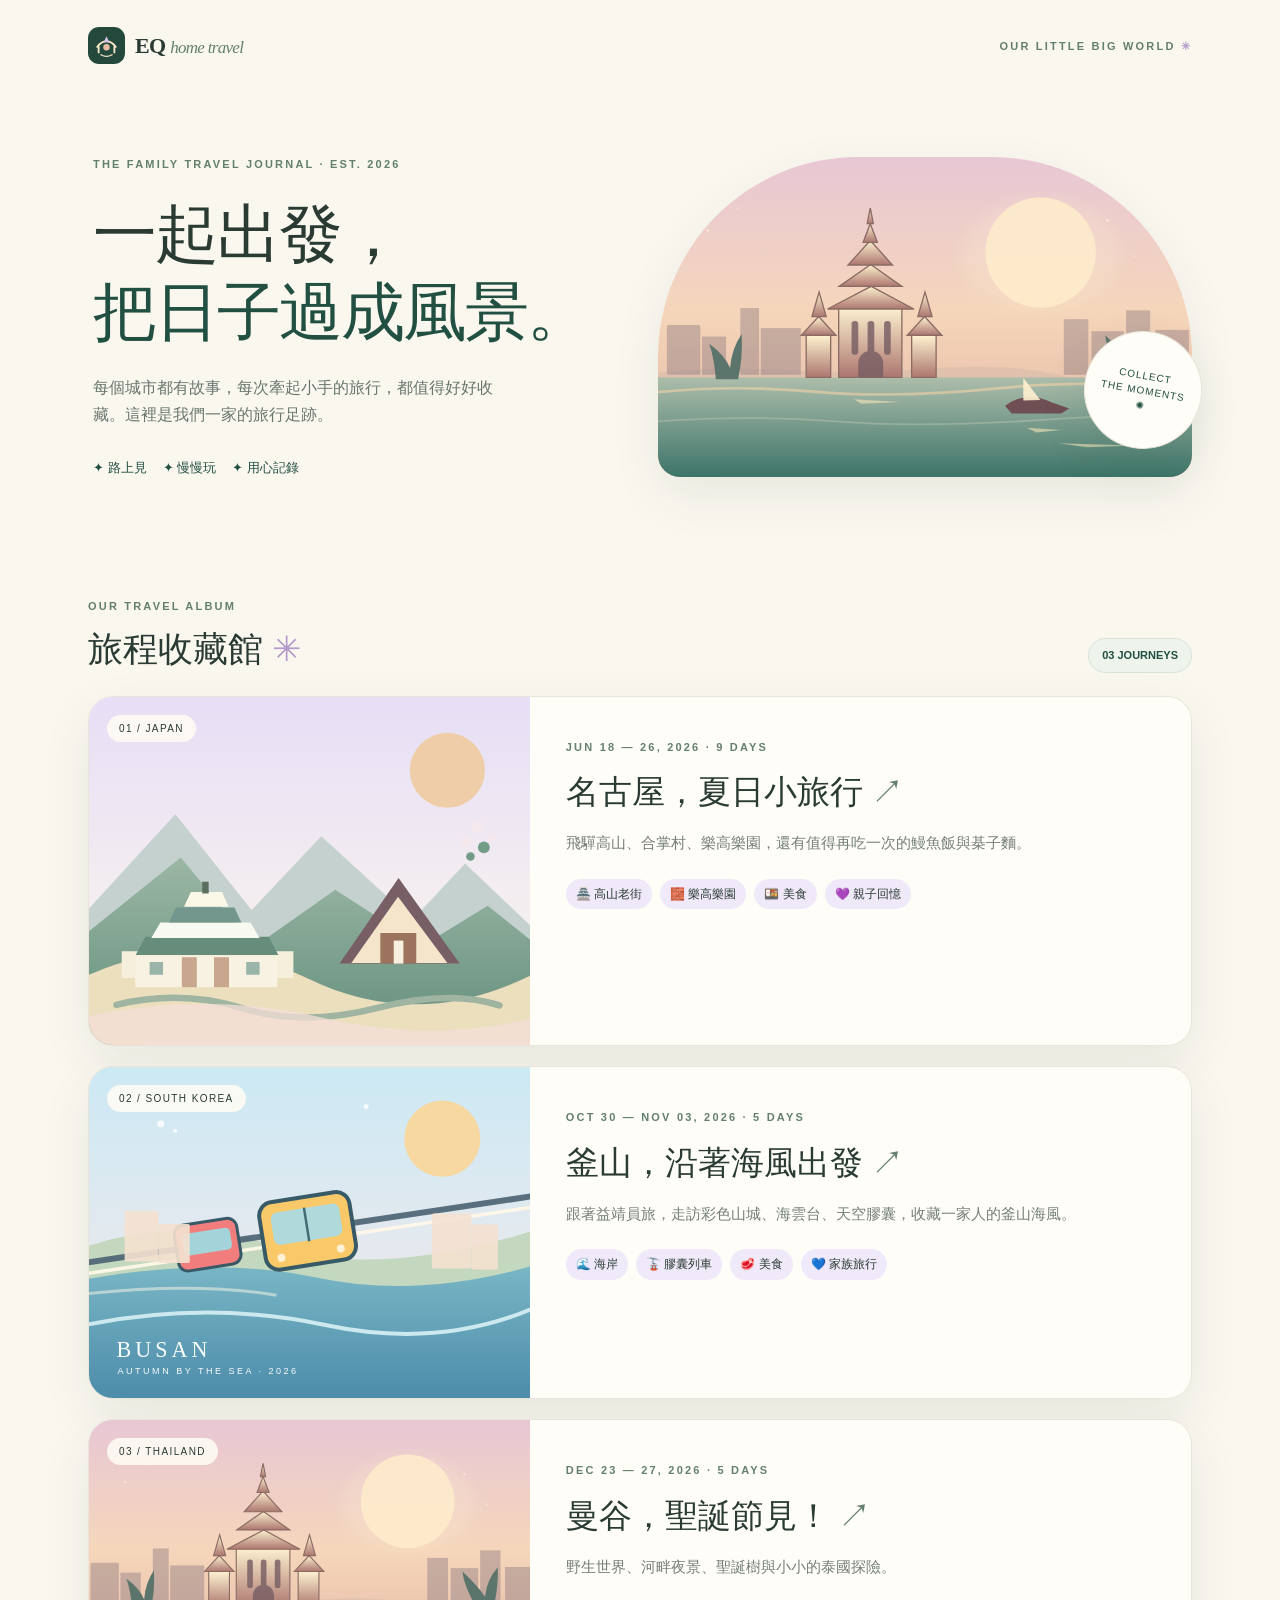
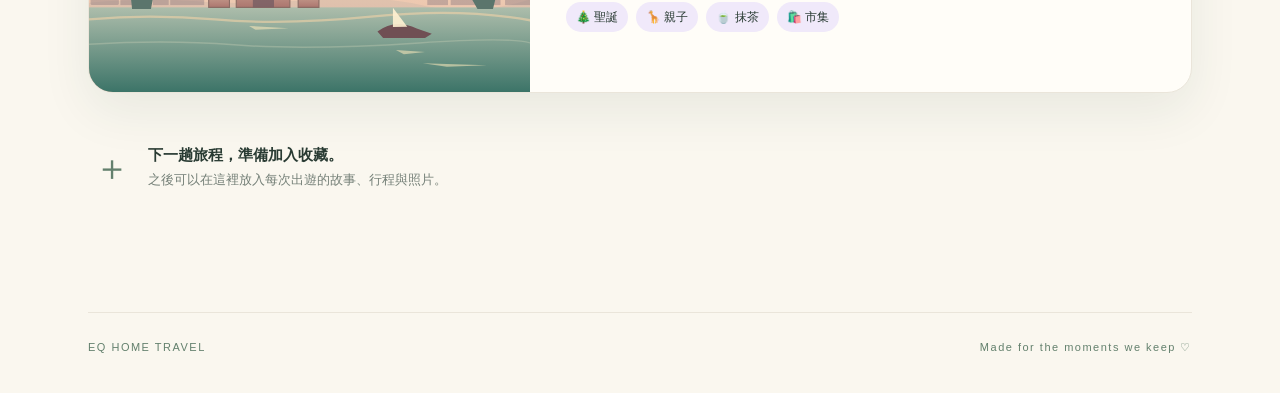
==== commit 444b89be: "fix(home): display travel archives in chronological order" ====
--- a/index.html
+++ b/index.html
@@ -3,5 +3,5 @@
 <body class="home-page"><div class="site-shell">
 <header class="topbar"><a class="brand" href="./" aria-label="EQ Home Travel 首頁"><img src="assets/logo.svg" alt="" width="37" height="37"><span>EQ <b>home travel</b></span></a><span class="top-meta">OUR LITTLE BIG WORLD <span class="flower">✳</span></span></header>
 <main><section class="home-hero"><div class="home-hero-copy"><div class="eyebrow">THE FAMILY TRAVEL JOURNAL · EST. 2026</div><h1>一起出發，<br><em>把日子過成風景。</em></h1><p>每個城市都有故事，每次牽起小手的旅行，都值得好好收藏。這裡是我們一家的旅行足跡。</p><div class="hero-small"><span>✦ 路上見</span><span>✦ 慢慢玩</span><span>✦ 用心記錄</span></div></div><div class="home-hero-art"><img src="assets/bangkok-scene.svg" alt="曼谷河畔夕陽與寺廟的插畫"><div class="art-stamp">COLLECT<br>THE MOMENTS<br>✺</div></div></section>
-<section class="archive"><div class="section-head"><div><div class="eyebrow">OUR TRAVEL ALBUM</div><h2>旅程收藏館 <span class="accent-star">✳</span></h2></div><span class="count-pill">03 JOURNEYS</span></div><a class="trip-tile" href="trips/bangkok-2026.html"><div class="trip-tile-art"><img src="assets/bangkok-scene.svg" alt="曼谷河畔插畫"><span class="trip-number">01 / THAILAND</span></div><div class="trip-tile-copy"><span class="subtle-caps">DEC 23 — 27, 2026 · 5 DAYS</span><h3>曼谷，聖誕節見！ <span>↗</span></h3><p>野生世界、河畔夜景、聖誕樹與小小的泰國探險。</p><div class="mini-tags"><span>🎄 聖誕</span><span>🦒 親子</span><span>🍵 抹茶</span><span>🛍️ 市集</span></div></div></a><a class="trip-tile nagoya-tile" href="trips/nagoya-2026.html"><div class="trip-tile-art"><img src="assets/nagoya-scene.svg" alt="名古屋城與飛驒山城插畫"><span class="trip-number">02 / JAPAN</span></div><div class="trip-tile-copy"><span class="subtle-caps">JUN 18 — 26, 2026 · 9 DAYS</span><h3>名古屋，夏日小旅行 <span>↗</span></h3><p>飛驒高山、合掌村、樂高樂園，還有值得再吃一次的鰻魚飯與棊子麵。</p><div class="mini-tags"><span>🏯 高山老街</span><span>🧱 樂高樂園</span><span>🍱 美食</span><span>💜 親子回憶</span></div></div></a><a class="trip-tile busan-tile" href="trips/busan-2026.html"><div class="trip-tile-art"><img src="assets/busan-scene.svg" alt="釜山海岸與天空膠囊列車插畫"><span class="trip-number">03 / SOUTH KOREA</span></div><div class="trip-tile-copy"><span class="subtle-caps">OCT 30 — NOV 03, 2026 · 5 DAYS</span><h3>釜山，沿著海風出發 <span>↗</span></h3><p>跟著益靖員旅，走訪彩色山城、海雲台、天空膠囊，收藏一家人的釜山海風。</p><div class="mini-tags"><span>🌊 海岸</span><span>🚡 膠囊列車</span><span>🥩 美食</span><span>💙 家族旅行</span></div></div></a><div class="future-note"><span class="future-icon">＋</span><div><strong>下一趟旅程，準備加入收藏。</strong><p>之後可以在這裡放入每次出遊的故事、行程與照片。</p></div></div></section></main>
+<section class="archive"><div class="section-head"><div><div class="eyebrow">OUR TRAVEL ALBUM</div><h2>旅程收藏館 <span class="accent-star">✳</span></h2></div><span class="count-pill">03 JOURNEYS</span></div><a class="trip-tile nagoya-tile" href="trips/nagoya-2026.html"><div class="trip-tile-art"><img src="assets/nagoya-scene.svg" alt="名古屋城與飛驒山城插畫"><span class="trip-number">01 / JAPAN</span></div><div class="trip-tile-copy"><span class="subtle-caps">JUN 18 — 26, 2026 · 9 DAYS</span><h3>名古屋，夏日小旅行 <span>↗</span></h3><p>飛驒高山、合掌村、樂高樂園，還有值得再吃一次的鰻魚飯與棊子麵。</p><div class="mini-tags"><span>🏯 高山老街</span><span>🧱 樂高樂園</span><span>🍱 美食</span><span>💜 親子回憶</span></div></div></a><a class="trip-tile busan-tile" href="trips/busan-2026.html"><div class="trip-tile-art"><img src="assets/busan-scene.svg" alt="釜山海岸與天空膠囊列車插畫"><span class="trip-number">02 / SOUTH KOREA</span></div><div class="trip-tile-copy"><span class="subtle-caps">OCT 30 — NOV 03, 2026 · 5 DAYS</span><h3>釜山，沿著海風出發 <span>↗</span></h3><p>跟著益靖員旅，走訪彩色山城、海雲台、天空膠囊，收藏一家人的釜山海風。</p><div class="mini-tags"><span>🌊 海岸</span><span>🚡 膠囊列車</span><span>🥩 美食</span><span>💙 家族旅行</span></div></div></a><a class="trip-tile" href="trips/bangkok-2026.html"><div class="trip-tile-art"><img src="assets/bangkok-scene.svg" alt="曼谷河畔插畫"><span class="trip-number">03 / THAILAND</span></div><div class="trip-tile-copy"><span class="subtle-caps">DEC 23 — 27, 2026 · 5 DAYS</span><h3>曼谷，聖誕節見！ <span>↗</span></h3><p>野生世界、河畔夜景、聖誕樹與小小的泰國探險。</p><div class="mini-tags"><span>🎄 聖誕</span><span>🦒 親子</span><span>🍵 抹茶</span><span>🛍️ 市集</span></div></div></a><div class="future-note"><span class="future-icon">＋</span><div><strong>下一趟旅程，準備加入收藏。</strong><p>之後可以在這裡放入每次出遊的故事、行程與照片。</p></div></div></section></main>
 <footer class="footer"><span>EQ HOME TRAVEL</span><span>Made for the moments we keep ♡</span></footer></div></body></html>
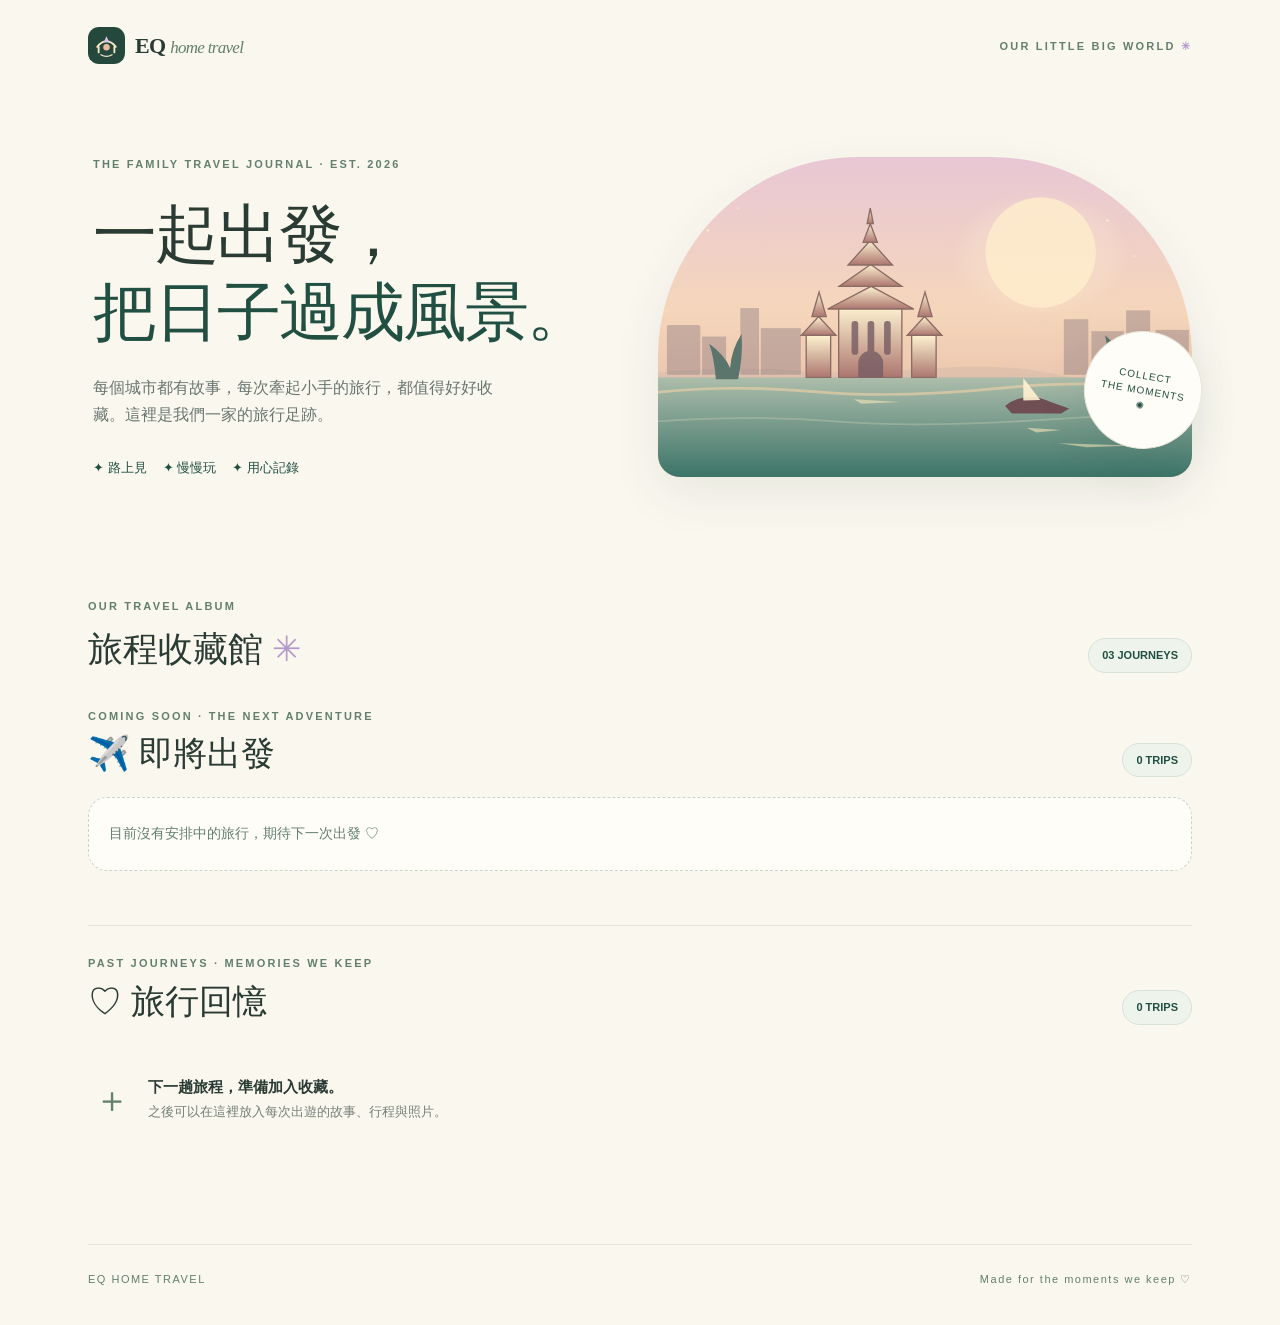
==== commit e34f58c5: "feat(home): show upcoming trips first and past memories below" ====
--- a/index.html
+++ b/index.html
@@ -1,7 +1,7 @@
 <!doctype html>
-<html lang="zh-Hant"><head><meta charset="utf-8"><meta name="viewport" content="width=device-width,initial-scale=1,viewport-fit=cover"><meta name="theme-color" content="#f8f5ed"><meta name="description" content="EQ Home Travel — 我們一家的旅行日誌。收藏每一趟旅程的景點、美食、照片與心動時刻。"><title>EQ Home Travel · 家庭旅行收藏館</title><link rel="icon" href="assets/logo.svg" type="image/svg+xml"><link rel="stylesheet" href="assets/style.css"></head>
+<html lang="zh-Hant"><head><meta charset="utf-8"><meta name="viewport" content="width=device-width,initial-scale=1,viewport-fit=cover"><meta name="theme-color" content="#f8f5ed"><meta name="description" content="EQ Home Travel — 我們一家的旅行日誌。收藏每一趟旅程的景點、美食、照片與心動時刻。"><title>EQ Home Travel · 家庭旅行收藏館</title><link rel="icon" href="assets/logo.svg" type="image/svg+xml"><link rel="stylesheet" href="assets/style.css"><link rel="stylesheet" href="assets/home-trips.css"></head>
 <body class="home-page"><div class="site-shell">
 <header class="topbar"><a class="brand" href="./" aria-label="EQ Home Travel 首頁"><img src="assets/logo.svg" alt="" width="37" height="37"><span>EQ <b>home travel</b></span></a><span class="top-meta">OUR LITTLE BIG WORLD <span class="flower">✳</span></span></header>
 <main><section class="home-hero"><div class="home-hero-copy"><div class="eyebrow">THE FAMILY TRAVEL JOURNAL · EST. 2026</div><h1>一起出發，<br><em>把日子過成風景。</em></h1><p>每個城市都有故事，每次牽起小手的旅行，都值得好好收藏。這裡是我們一家的旅行足跡。</p><div class="hero-small"><span>✦ 路上見</span><span>✦ 慢慢玩</span><span>✦ 用心記錄</span></div></div><div class="home-hero-art"><img src="assets/bangkok-scene.svg" alt="曼谷河畔夕陽與寺廟的插畫"><div class="art-stamp">COLLECT<br>THE MOMENTS<br>✺</div></div></section>
-<section class="archive"><div class="section-head"><div><div class="eyebrow">OUR TRAVEL ALBUM</div><h2>旅程收藏館 <span class="accent-star">✳</span></h2></div><span class="count-pill">03 JOURNEYS</span></div><a class="trip-tile nagoya-tile" href="trips/nagoya-2026.html"><div class="trip-tile-art"><img src="assets/nagoya-scene.svg" alt="名古屋城與飛驒山城插畫"><span class="trip-number">01 / JAPAN</span></div><div class="trip-tile-copy"><span class="subtle-caps">JUN 18 — 26, 2026 · 9 DAYS</span><h3>名古屋，夏日小旅行 <span>↗</span></h3><p>飛驒高山、合掌村、樂高樂園，還有值得再吃一次的鰻魚飯與棊子麵。</p><div class="mini-tags"><span>🏯 高山老街</span><span>🧱 樂高樂園</span><span>🍱 美食</span><span>💜 親子回憶</span></div></div></a><a class="trip-tile busan-tile" href="trips/busan-2026.html"><div class="trip-tile-art"><img src="assets/busan-scene.svg" alt="釜山海岸與天空膠囊列車插畫"><span class="trip-number">02 / SOUTH KOREA</span></div><div class="trip-tile-copy"><span class="subtle-caps">OCT 30 — NOV 03, 2026 · 5 DAYS</span><h3>釜山，沿著海風出發 <span>↗</span></h3><p>跟著益靖員旅，走訪彩色山城、海雲台、天空膠囊，收藏一家人的釜山海風。</p><div class="mini-tags"><span>🌊 海岸</span><span>🚡 膠囊列車</span><span>🥩 美食</span><span>💙 家族旅行</span></div></div></a><a class="trip-tile" href="trips/bangkok-2026.html"><div class="trip-tile-art"><img src="assets/bangkok-scene.svg" alt="曼谷河畔插畫"><span class="trip-number">03 / THAILAND</span></div><div class="trip-tile-copy"><span class="subtle-caps">DEC 23 — 27, 2026 · 5 DAYS</span><h3>曼谷，聖誕節見！ <span>↗</span></h3><p>野生世界、河畔夜景、聖誕樹與小小的泰國探險。</p><div class="mini-tags"><span>🎄 聖誕</span><span>🦒 親子</span><span>🍵 抹茶</span><span>🛍️ 市集</span></div></div></a><div class="future-note"><span class="future-icon">＋</span><div><strong>下一趟旅程，準備加入收藏。</strong><p>之後可以在這裡放入每次出遊的故事、行程與照片。</p></div></div></section></main>
-<footer class="footer"><span>EQ HOME TRAVEL</span><span>Made for the moments we keep ♡</span></footer></div></body></html>
+<section class="archive"><div class="section-head"><div><div class="eyebrow">OUR TRAVEL ALBUM</div><h2>旅程收藏館 <span class="accent-star">✳</span></h2></div><span class="count-pill">03 JOURNEYS</span></div><div class="trip-group" id="upcoming-trips"><div class="section-head trip-group-head"><div><div class="eyebrow">COMING SOON · THE NEXT ADVENTURE</div><h2>✈️ 即將出發</h2></div><span class="count-pill" id="upcoming-count">—</span></div><div id="upcoming-list" class="trip-card-list"></div><p id="upcoming-empty" class="group-empty" hidden>目前沒有安排中的旅行，期待下一次出發 ♡</p></div><div class="trip-group" id="past-trips"><div class="section-head trip-group-head"><div><div class="eyebrow">PAST JOURNEYS · MEMORIES WE KEEP</div><h2>♡ 旅行回憶</h2></div><span class="count-pill" id="past-count">—</span></div><div id="past-list" class="trip-card-list"></div></div><div id="trip-archive-source" hidden><a data-start="2026-06-18" data-end="2026-06-26" class="trip-tile nagoya-tile" href="trips/nagoya-2026.html"><div class="trip-tile-art"><img src="assets/nagoya-scene.svg" alt="名古屋城與飛驒山城插畫"><span class="trip-number">01 / JAPAN</span></div><div class="trip-tile-copy"><span class="subtle-caps">JUN 18 — 26, 2026 · 9 DAYS</span><h3>名古屋，夏日小旅行 <span>↗</span></h3><p>飛驒高山、合掌村、樂高樂園，還有值得再吃一次的鰻魚飯與棊子麵。</p><div class="mini-tags"><span>🏯 高山老街</span><span>🧱 樂高樂園</span><span>🍱 美食</span><span>💜 親子回憶</span></div></div></a><a data-start="2026-10-30" data-end="2026-11-03" class="trip-tile busan-tile" href="trips/busan-2026.html"><div class="trip-tile-art"><img src="assets/busan-scene.svg" alt="釜山海岸與天空膠囊列車插畫"><span class="trip-number">02 / SOUTH KOREA</span></div><div class="trip-tile-copy"><span class="subtle-caps">OCT 30 — NOV 03, 2026 · 5 DAYS</span><h3>釜山，沿著海風出發 <span>↗</span></h3><p>跟著益靖員旅，走訪彩色山城、海雲台、天空膠囊，收藏一家人的釜山海風。</p><div class="mini-tags"><span>🌊 海岸</span><span>🚡 膠囊列車</span><span>🥩 美食</span><span>💙 家族旅行</span></div></div></a><a data-start="2026-12-23" data-end="2026-12-27" class="trip-tile" href="trips/bangkok-2026.html"><div class="trip-tile-art"><img src="assets/bangkok-scene.svg" alt="曼谷河畔插畫"><span class="trip-number">03 / THAILAND</span></div><div class="trip-tile-copy"><span class="subtle-caps">DEC 23 — 27, 2026 · 5 DAYS</span><h3>曼谷，聖誕節見！ <span>↗</span></h3><p>野生世界、河畔夜景、聖誕樹與小小的泰國探險。</p><div class="mini-tags"><span>🎄 聖誕</span><span>🦒 親子</span><span>🍵 抹茶</span><span>🛍️ 市集</span></div></div></a></div><div class="future-note"><span class="future-icon">＋</span><div><strong>下一趟旅程，準備加入收藏。</strong><p>之後可以在這裡放入每次出遊的故事、行程與照片。</p></div></div></section></main>
+<footer class="footer"><span>EQ HOME TRAVEL</span><span>Made for the moments we keep ♡</span></footer></div><script src="assets/home-trips.js"></script></body></html>
--- a/assets/home-trips.css
+++ b/assets/home-trips.css
@@ -0,0 +1,9 @@
+/* Homepage only · future travels first, memories underneath */
+.trip-group{margin-top:34px}
+.trip-group+.trip-group{margin-top:54px;padding-top:28px;border-top:1px solid var(--border)}
+.trip-group-head{align-items:end;margin-bottom:20px}
+.trip-group-head h2{font-size:clamp(26px,3.4vw,34px);margin:6px 0 0}
+.trip-card-list{display:grid;gap:20px}
+.trip-card-list:empty{display:none}
+.group-empty{padding:24px 20px;background:var(--paper);border:1px dashed #c7d6c9;border-radius:19px;color:var(--sage);font-size:14px}
+@media(max-width:520px){.trip-group{margin-top:28px}.trip-group+.trip-group{margin-top:38px;padding-top:20px}.trip-group-head h2{font-size:25px}.trip-group-head .count-pill{font-size:10px}}
